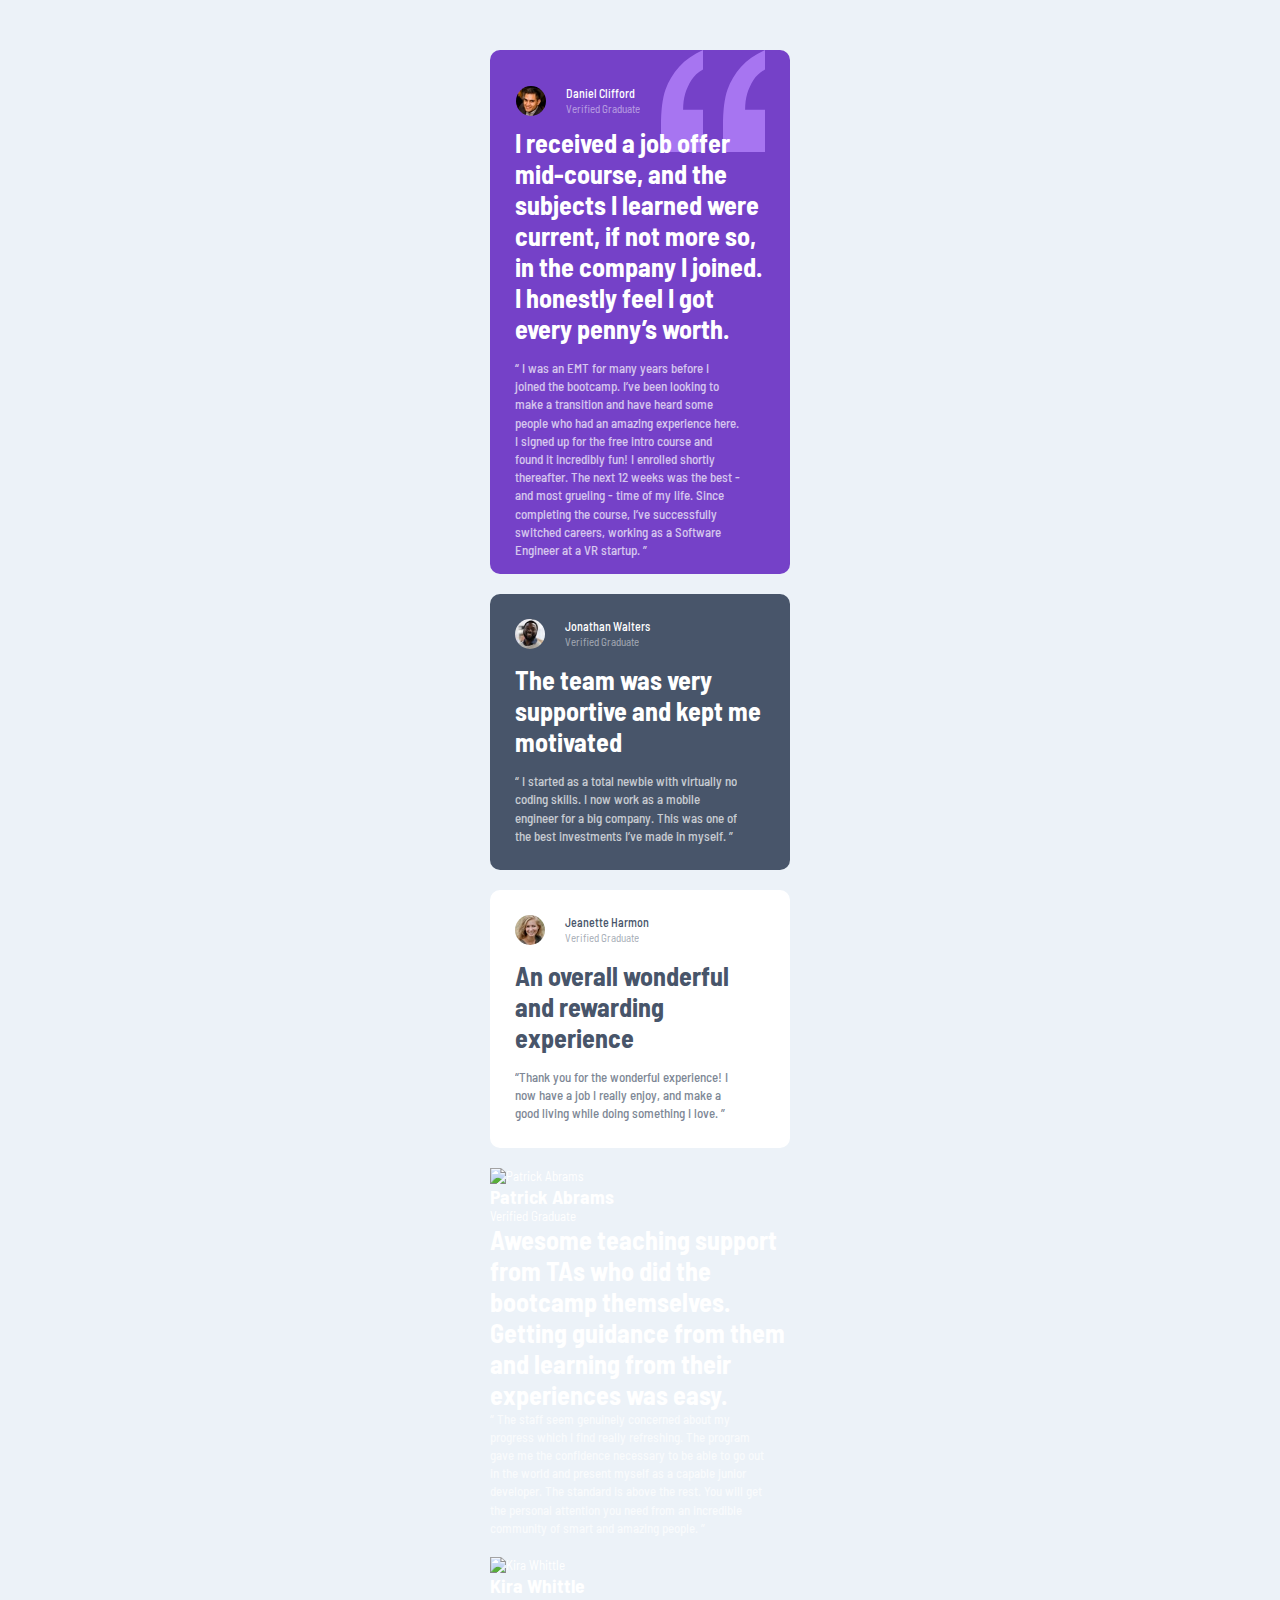
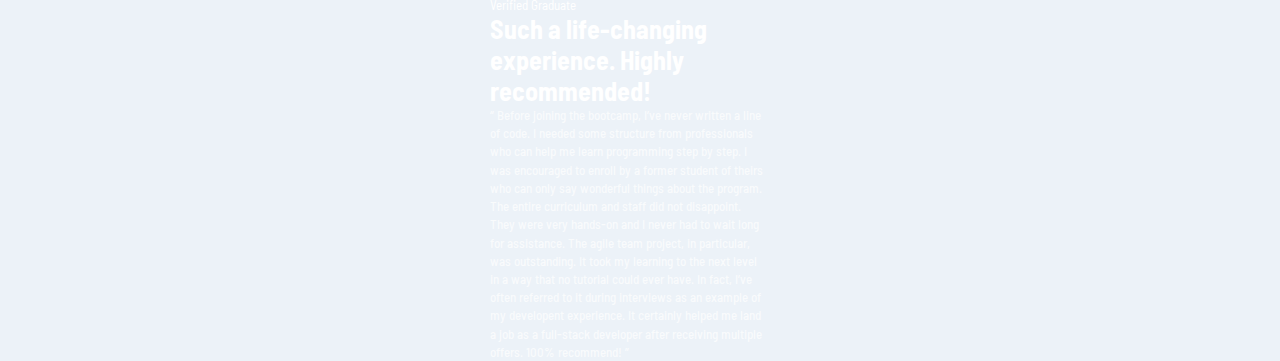
==== testimonials-grid-section-main/index.html @ fa614bf0 "FrontEnd-Mentor Challengues" ====
<!DOCTYPE html>
<html lang="en">
<meta charset="UTF-8">
<meta name="viewport" content="width=device-width, initial-scale=1.0">
<!-- displays site properly based on user's device -->
<link rel="icon" type="image/png" sizes="32x32" href="./images/favicon-32x32.png">
<title>Frontend Mentor | [Challenge Name Here]</title>
<!-- Fonts -->
<link rel="preconnect" href="https://fonts.googleapis.com">
<link rel="preconnect" href="https://fonts.gstatic.com" crossorigin>
<link
  href="https://fonts.googleapis.com/css2?family=Barlow+Semi+Condensed:ital,wght@0,100;0,200;0,300;0,400;0,500;0,600;0,700;0,800;0,900;1,100;1,200;1,300;1,400;1,500;1,600;1,700;1,800;1,900&display=swap"
  rel="stylesheet">
<!--Stytles -->
<link rel="stylesheet" href="styles.css">
</head>

<body>
  <section>
    <div class="container">
      <div class="first">
        <div class="description">
          <img src="images/image-daniel.jpg" alt="Daniel-Cliffor">
          <div class="person">
            <h2>Daniel Clifford</h2>
            <span>Verified Graduate</span>     
          </div>
        </div>
        <img class="quota" src="images/bg-pattern-quotation.svg" alt="bg-pattern-quotation">
        <div class="title">
          <h1>I received a job offer mid-course, and the subjects I learned were current, if not more so,
            in the company I joined. I honestly feel I got every penny’s worth.</h1>
          </div>
          <p>“ I was an EMT for many years before I joined the bootcamp. I’ve been looking to make a
            transition and have heard some people who had an amazing experience here. I signed up
            for the free intro course and found it incredibly fun! I enrolled shortly thereafter.
            The next 12 weeks was the best - and most grueling - time of my life. Since completing
            the course, I’ve successfully switched careers, working as a Software Engineer at a VR startup. ”</p>
          </div>

      <div class="second">
        <div class="description">
          <img src="images/image-jonathan.jpg" alt="Jonathan-Walters">
          <div class="person">
            <h2>Jonathan Walters</h2>
            <span>Verified Graduate</span>
          </div>
        </div>
        <h1>The team was very supportive and kept me motivated</h1>
        <p>“ I started as a total newbie with virtually no coding skills. I now work as a mobile engineer
          for a big company. This was one of the best investments I’ve made in myself. ”</p>
      </div>

      <div class="third">
        <div class="description">
          <img src="images/image-jeanette.jpg" alt="Jeanette-Harmon">
          <div class="person">
            <h2>Jeanette Harmon</h2>
            <span>Verified Graduate</span>
          </div>
        </div>
        <h1>An overall wonderful and rewarding experience</h1>
        <p>“Thank you for the wonderful experience! I now have a job I really enjoy, and make a good living
          while doing something I love. ”</p>
      </div>

      <div class="fourth">
        <img src="" alt="Patrick Abrams">
        <h2> Patrick Abrams</h2>
        <span> Verified Graduate</span>
        <h1> Awesome teaching support from TAs who did the bootcamp themselves. Getting guidance from them and
          learning from their experiences was easy.</h1>
        <p> “ The staff seem genuinely concerned about my progress which I find really refreshing. The program
          gave me the confidence necessary to be able to go out in the world and present myself as a capable
          junior developer. The standard is above the rest. You will get the personal attention you need from
          an incredible community of smart and amazing people. ”
        </p>
      </div>

      <div class="fifth">
        <img src="" alt="Kira Whittle">
        <h2> Kira Whittle</h2>
        <span> Verified Graduate</span>
        <h1> Such a life-changing experience. Highly recommended!</h1>
        <p>
          “ Before joining the bootcamp, I’ve never written a line of code. I needed some structure from
          professionals who can help me learn programming step by step. I was encouraged to enroll by a former
          student of theirs who can only say wonderful things about the program. The entire curriculum and staff
          did not disappoint. They were very hands-on and I never had to wait long for assistance. The agile team
          project, in particular, was outstanding. It took my learning to the next level in a way that no tutorial
          could ever have. In fact, I’ve often referred to it during interviews as an example of my developent
          experience. It certainly helped me land a job as a full-stack developer after receiving multiple offers.
          100% recommend! ”</p>
      </div>
    </div>
  </section>

</body>

</html>
---- testimonials-grid-section-main/styles.css ----
:root {
    --moderate-violet: hsl(263, 55%, 52%);
    --very-dark-grayish-blue: hsl(217, 19%, 35%);
    --very-dark-blackish-blue: hsl(219, 29%, 14%);
    --white: hsl(0, 0%, 100%);
    /* Neutral */
    --light-gray: hsl(0, 0%, 81%);
    --light-grayish-blue: hsl(210, 46%, 95%);
}

*{
    margin: 0;
    padding: 0;
    font-family: 'Barlow Semi Condensed',sans-serif;
    /*Weights 500 600*/
}

html{
    font-size: 13px;
}

section{
    display: grid;
    min-height: 100vh;
    background-color: var(--light-grayish-blue);

    padding-top: 50px;
}

.container{
    display: grid;
    grid-template-columns: auto;
    width: 300px;
    color: var(--white);
    margin: 0 auto;
    row-gap: 20px;
}

.container .first{
    display: grid;
    grid-template-columns: 1fr 1fr;
    background-color: var(--moderate-violet);

    row-gap: 15px;
    padding: 0px 25px 15px 25px;
    justify-items: end;
    border-radius: 10px;
}

.container .first .quota{
    grid-column: 2;
    grid-row: 1
}

.container .first p{
    grid-column: span 2;
}

.container .first .title{
    grid-column: 1 / span 2;
}

.container .second{
    display: grid;
    row-gap: 15px;

    background-color: var(--very-dark-grayish-blue);
    padding: 25px 25px;
    border-radius: 10px;
}

.container .third{
    display: grid;
    row-gap: 15px;

    background-color: var(--white);
    color: var(--very-dark-grayish-blue);
    padding: 25px 25px;
    border-radius: 10px;
}

.container .description{
    display: grid;
    grid-template-columns: auto 1fr;
    column-gap: 20px;
    align-items: center;
}

.container .description img{
    border-radius: 100%;
    width: 30px;
    height: 30px;
}

.container .description h2{
    font-weight: 500;
    color: inherit;
    font-size: 12px;
}

.container  .description span{
    color: inherit;
    opacity: 50%;
    font-size: 11px;
}

.container .title{
    font-weight: 400;
    text-wrap: balance;
    margin-top: -40px;
}

.container p{
    font-weight: 500;
    color: inherit;
    opacity: 70%;
    line-height: 1.4rem;
    margin: 0px 25px 0px 0px;
}
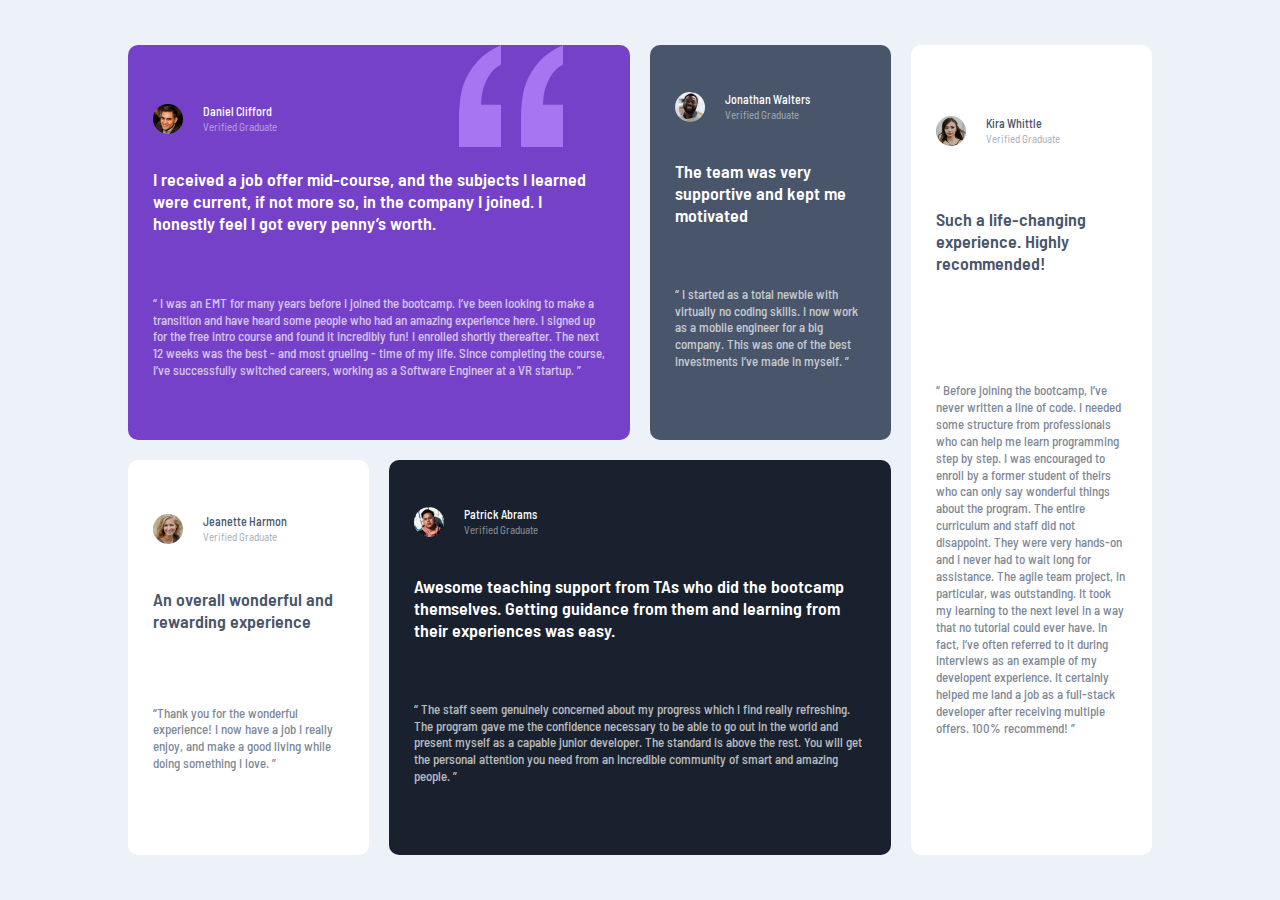
==== commit 25035501: "New challengue and some update to Stats and Testimonial challengues" ====
--- a/testimonials-grid-section-main/index.html
+++ b/testimonials-grid-section-main/index.html
@@ -20,27 +20,27 @@
     <div class="container">
       <div class="first">
         <div class="description">
-          <img src="images/image-daniel.jpg" alt="Daniel-Cliffor">
+          <img src="images/image-daniel.jpg" alt="Daniel  Cliffor">
           <div class="person">
             <h2>Daniel Clifford</h2>
-            <span>Verified Graduate</span>     
+            <span>Verified Graduate</span>
           </div>
         </div>
-        <img class="quota" src="images/bg-pattern-quotation.svg" alt="bg-pattern-quotation">
+          <img class="quota" src="images/bg-pattern-quotation.svg" alt="bg-pattern-quotation">
         <div class="title">
           <h1>I received a job offer mid-course, and the subjects I learned were current, if not more so,
             in the company I joined. I honestly feel I got every penny’s worth.</h1>
-          </div>
-          <p>“ I was an EMT for many years before I joined the bootcamp. I’ve been looking to make a
-            transition and have heard some people who had an amazing experience here. I signed up
-            for the free intro course and found it incredibly fun! I enrolled shortly thereafter.
-            The next 12 weeks was the best - and most grueling - time of my life. Since completing
-            the course, I’ve successfully switched careers, working as a Software Engineer at a VR startup. ”</p>
-          </div>
+        </div>
+        <p>“ I was an EMT for many years before I joined the bootcamp. I’ve been looking to make a
+          transition and have heard some people who had an amazing experience here. I signed up
+          for the free intro course and found it incredibly fun! I enrolled shortly thereafter.
+          The next 12 weeks was the best - and most grueling - time of my life. Since completing
+          the course, I’ve successfully switched careers, working as a Software Engineer at a VR startup. ”</p>
+      </div>
 
       <div class="second">
         <div class="description">
-          <img src="images/image-jonathan.jpg" alt="Jonathan-Walters">
+          <img src="images/image-jonathan.jpg" alt="Jonathan Walters">
           <div class="person">
             <h2>Jonathan Walters</h2>
             <span>Verified Graduate</span>
@@ -53,7 +53,7 @@
 
       <div class="third">
         <div class="description">
-          <img src="images/image-jeanette.jpg" alt="Jeanette-Harmon">
+          <img src="images/image-jeanette.jpg" alt="Jeanette Harmon">
           <div class="person">
             <h2>Jeanette Harmon</h2>
             <span>Verified Graduate</span>
@@ -65,9 +65,13 @@
       </div>
 
       <div class="fourth">
-        <img src="" alt="Patrick Abrams">
-        <h2> Patrick Abrams</h2>
-        <span> Verified Graduate</span>
+        <div class="description">
+          <img src="images/image-patrick.jpg" alt="Patrick Abrams">
+          <div class="person">
+            <h2> Patrick Abrams</h2>
+            <span> Verified Graduate</span>
+          </div>
+        </div>
         <h1> Awesome teaching support from TAs who did the bootcamp themselves. Getting guidance from them and
           learning from their experiences was easy.</h1>
         <p> “ The staff seem genuinely concerned about my progress which I find really refreshing. The program
@@ -78,9 +82,13 @@
       </div>
 
       <div class="fifth">
-        <img src="" alt="Kira Whittle">
-        <h2> Kira Whittle</h2>
-        <span> Verified Graduate</span>
+        <div class="description">
+          <img src="images/image-kira.jpg" alt="Kira Whittle">
+          <div class="person">
+            <h2> Kira Whittle</h2>
+            <span> Verified Graduate</span>
+          </div>
+        </div>
         <h1> Such a life-changing experience. Highly recommended!</h1>
         <p>
           “ Before joining the bootcamp, I’ve never written a line of code. I needed some structure from
@@ -90,11 +98,11 @@
           project, in particular, was outstanding. It took my learning to the next level in a way that no tutorial
           could ever have. In fact, I’ve often referred to it during interviews as an example of my developent
           experience. It certainly helped me land a job as a full-stack developer after receiving multiple offers.
-          100% recommend! ”</p>
+          100% recommend! ”
+        </p>
       </div>
     </div>
   </section>
-
 </body>
 
 </html>--- a/testimonials-grid-section-main/styles.css
+++ b/testimonials-grid-section-main/styles.css
@@ -8,35 +8,35 @@
     --light-grayish-blue: hsl(210, 46%, 95%);
 }
 
-*{
+* {
     margin: 0;
     padding: 0;
-    font-family: 'Barlow Semi Condensed',sans-serif;
+    box-sizing: border-box;
+    font-family: 'Barlow Semi Condensed', sans-serif;
     /*Weights 500 600*/
 }
 
-html{
+html {
     font-size: 13px;
 }
 
-section{
+section {
     display: grid;
     min-height: 100vh;
     background-color: var(--light-grayish-blue);
-
-    padding-top: 50px;
 }
 
-.container{
+.container {
     display: grid;
-    grid-template-columns: auto;
-    width: 300px;
+    grid-template-columns: 1fr;
     color: var(--white);
-    margin: 0 auto;
     row-gap: 20px;
+
+    width: 80%;
+    margin: 5vh auto;
 }
 
-.container .first{
+.first {
     display: grid;
     grid-template-columns: 1fr 1fr;
     background-color: var(--moderate-violet);
@@ -47,20 +47,20 @@
     border-radius: 10px;
 }
 
-.container .first .quota{
+.first .quota {
     grid-column: 2;
     grid-row: 1
 }
 
-.container .first p{
+.first p {
     grid-column: span 2;
 }
 
-.container .first .title{
+.first .title {
     grid-column: 1 / span 2;
 }
 
-.container .second{
+.second {
     display: grid;
     row-gap: 15px;
 
@@ -69,7 +69,7 @@
     border-radius: 10px;
 }
 
-.container .third{
+.third {
     display: grid;
     row-gap: 15px;
 
@@ -79,46 +79,120 @@
     border-radius: 10px;
 }
 
-.container .description{
+.fourth {
+    display: grid;
+    row-gap: 15px;
+
+    background-color: var(--very-dark-blackish-blue);
+    color: var(--white);
+    padding: 25px 25px;
+    border-radius: 10px;
+}
+
+.fifth {
+    display: grid;
+    row-gap: 15px;
+
+    background-color: var(--white);
+    color: var(--very-dark-grayish-blue);
+    padding: 25px 25px;
+    border-radius: 10px;
+}
+
+.fifth h1 {
+    font-size: 18px;
+}
+
+.container .description {
     display: grid;
     grid-template-columns: auto 1fr;
     column-gap: 20px;
     align-items: center;
 }
 
-.container .description img{
+.container .description img {
     border-radius: 100%;
     width: 30px;
     height: 30px;
 }
 
-.container .description h2{
+.container .description h2 {
     font-weight: 500;
     color: inherit;
     font-size: 12px;
 }
 
-.container  .description span{
+.container .description span {
     color: inherit;
     opacity: 50%;
     font-size: 11px;
 }
 
-.container .title{
-    font-weight: 400;
+.container .title {
     text-wrap: balance;
     margin-top: -40px;
 }
 
-.container p{
+.container p {
     font-weight: 500;
     color: inherit;
     opacity: 70%;
-    line-height: 1.4rem;
+    line-height: 1.3rem;
     margin: 0px 25px 0px 0px;
 }
 
+@media (min-width: 1020px) {
+    .container {
+        display: grid;
+        grid-template-columns: repeat(4, 1fr);
+        grid-template-rows: repeat(2, 1fr);
+        gap: 20px;
 
+        grid-template-areas: 
+        "first first second fifth"
+        "thrid fourth fourth fifth";
+    }
 
+    .title{
+        z-index: 999;
+    }
 
+    .quota{
+        position: relative;
+        left: 80px;
+    }
 
+    .first{
+        justify-items: start;
+    }
+
+    .container h1{ 
+        font-weight: 600;
+        font-size: 18px;
+        text-wrap: pretty;
+    }
+
+    .container p{
+        margin: 0px
+    }
+
+    .first {
+        grid-area: first;
+    }
+
+    .second {
+        grid-area: second;
+    }
+
+    .third {
+        grid-area: thrid;
+    }
+
+    .fourth {
+        grid-area: fourth;
+    }
+
+    .fifth {
+        grid-area: fifth;
+    }
+}